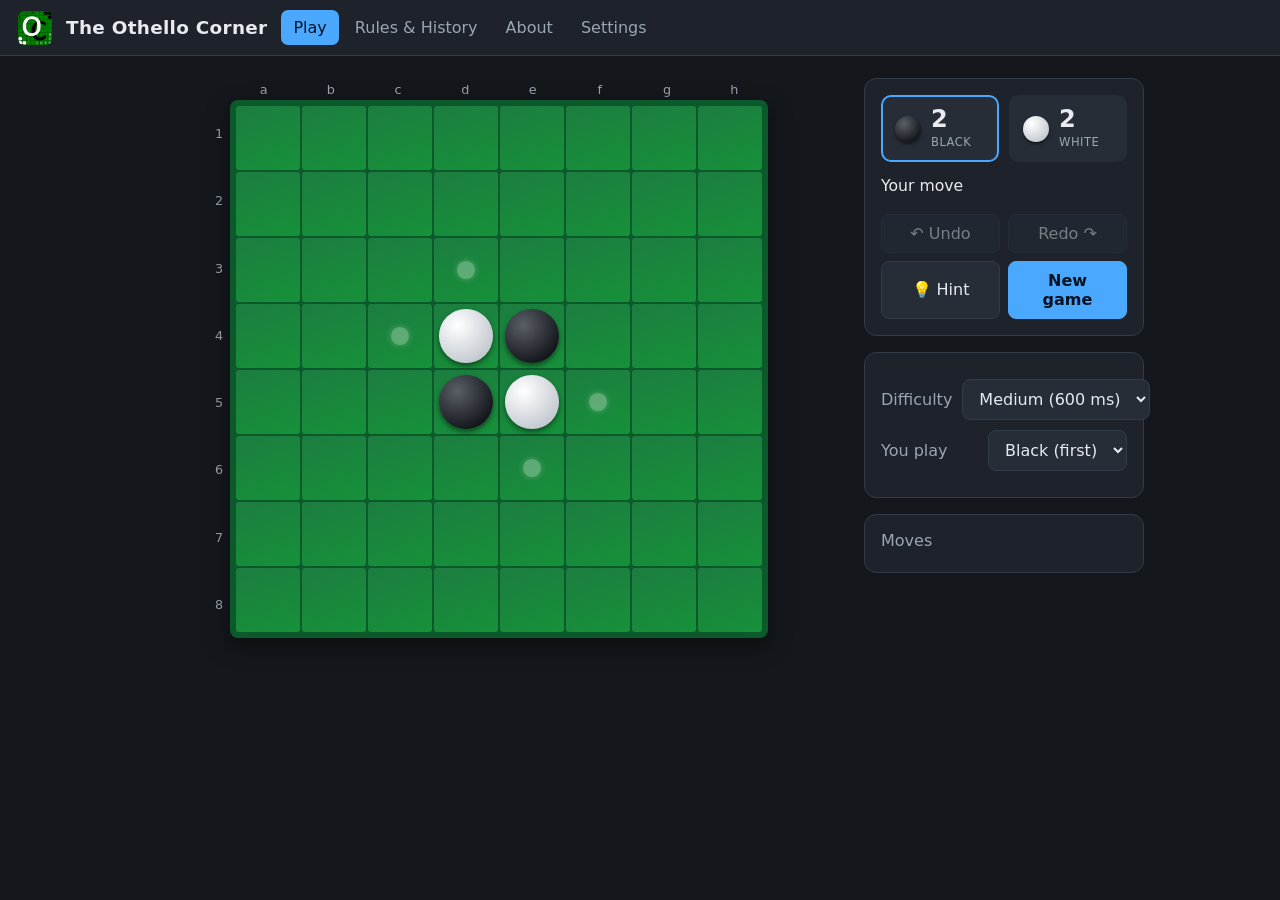
==== othello/index.html @ fbf3ec57 "Add othello page" ====
<!DOCTYPE html>
<html lang="en">
<head>
<meta charset="utf-8">
<meta name="viewport" content="width=device-width, initial-scale=1">
<title>Othello — Play</title>
<link rel="icon" href="favicon.ico">
<link rel="stylesheet" href="styles.css">
</head>
<body>
  <header class="site-header">
    <img src="logo.png" alt="">
    <span class="brand">The Othello Corner</span>
    <nav aria-label="Main">
      <ul class="navbar">
        <li><a href="index.html" class="active" aria-current="page">Play</a></li>
        <li><a href="rules.html">Rules &amp; History</a></li>
        <li><a href="about.html">About</a></li>
        <li><a href="settings.html">Settings</a></li>
      </ul>
    </nav>
  </header>

  <main>
    <div class="game">
      <div>
        <div class="board-wrap">
          <div class="labels-top" aria-hidden="true">
            <span>a</span><span>b</span><span>c</span><span>d</span>
            <span>e</span><span>f</span><span>g</span><span>h</span>
          </div>
          <div class="labels-left" aria-hidden="true">
            <span>1</span><span>2</span><span>3</span><span>4</span>
            <span>5</span><span>6</span><span>7</span><span>8</span>
          </div>
          <div id="board" role="grid" aria-label="Othello board"></div>
        </div>
      </div>

      <aside>
        <div class="panel">
          <div class="scores">
            <div class="score" id="black-score">
              <span class="pip black"></span>
              <span><span class="num" id="black-num">2</span><br><span class="who">Black</span></span>
            </div>
            <div class="score" id="white-score">
              <span class="pip white"></span>
              <span><span class="num" id="white-num">2</span><br><span class="who">White</span></span>
            </div>
          </div>
          <p id="status" role="status" aria-live="polite">Loading engine…</p>
          <div class="banner" id="banner" role="status" aria-live="assertive" hidden></div>
          <div class="btns">
            <button id="undo">↶ Undo</button>
            <button id="redo">Redo ↷</button>
            <button id="hint">💡 Hint</button>
            <button id="new-game" class="primary">New game</button>
          </div>
        </div>

        <div class="panel">
          <div class="field">
            <label for="level">Difficulty</label>
            <select id="level"></select>
          </div>
          <div class="field">
            <label for="color">You play</label>
            <select id="color">
              <option value="black">Black (first)</option>
              <option value="white">White</option>
              <option value="random">Random</option>
            </select>
          </div>
        </div>

        <div class="panel">
          <div class="who" style="margin-bottom:6px;color:var(--muted)">Moves</div>
          <div class="moves" id="moves" aria-label="Move list"></div>
        </div>
      </aside>
    </div>
  </main>

  <script type="module" src="app.js"></script>
</body>
</html>
---- othello/styles.css ----
:root {
  --bg: #14171c;
  --panel: #1e232b;
  --panel-2: #262d37;
  --line: #0c5a2c;
  --felt: #1c7d40;
  --felt-2: #169139;
  --text: #e7ebf0;
  --muted: #9aa6b2;
  --accent: #4aa8ff;
  --border: #333b46;
  --black-disc: radial-gradient(circle at 34% 30%, #5a5f66, #14171c 75%);
  --white-disc: radial-gradient(circle at 34% 30%, #ffffff, #c2c8cf 78%);
}

* { box-sizing: border-box; }
html, body { margin: 0; }
body {
  font-family: system-ui, -apple-system, "Segoe UI", Roboto, sans-serif;
  background: var(--bg);
  color: var(--text);
  min-height: 100vh;
  -webkit-text-size-adjust: 100%;
}

/* ---- Header / nav ---- */
.site-header {
  display: flex; align-items: center; gap: 14px;
  padding: 10px 18px; background: var(--panel);
  border-bottom: 1px solid var(--border);
  position: sticky; top: 0; z-index: 10;
}
.site-header img { height: 34px; width: auto; border-radius: 6px; }
.site-header .brand { font-weight: 700; font-size: 1.15rem; letter-spacing: .3px; }
.navbar { list-style: none; display: flex; gap: 4px; margin: 0; padding: 0; margin-left: auto; flex-wrap: wrap; }
.navbar a {
  display: block; padding: 8px 12px; border-radius: 7px;
  text-decoration: none; color: var(--muted); font-weight: 500;
}
.navbar a:hover { background: var(--panel-2); color: var(--text); }
.navbar a.active { background: var(--accent); color: #06121f; }

main { max-width: 1040px; margin: 0 auto; padding: 22px 16px 48px; }

/* ---- Game layout ---- */
.game { display: grid; grid-template-columns: minmax(0, 1fr) 280px; gap: 24px; align-items: start; }
@media (max-width: 820px) { .game { grid-template-columns: 1fr; } }

.board-wrap {
  --label: 22px;
  display: grid;
  grid-template-columns: var(--label) 1fr;
  grid-template-rows: var(--label) 1fr;
  width: min(92vw, 70vh, 560px); aspect-ratio: 1; margin: 0 auto;
}
.labels-top, .labels-left { display: grid; color: var(--muted); font-size: .8rem; }
.labels-top { grid-column: 2; grid-template-columns: repeat(8, 1fr); }
.labels-left { grid-row: 2; grid-template-rows: repeat(8, 1fr); }
.labels-top span, .labels-left span { display: grid; place-items: center; }

#board {
  grid-column: 2; grid-row: 2;
  display: grid; grid-template-columns: repeat(8, 1fr); grid-template-rows: repeat(8, 1fr);
  gap: 2px; padding: 6px; background: var(--line); border-radius: 8px;
  box-shadow: 0 8px 24px rgba(0,0,0,.45); touch-action: manipulation;
}
.cell {
  background: linear-gradient(160deg, var(--felt), var(--felt-2));
  position: relative; display: grid; place-items: center; cursor: pointer;
  border-radius: 3px;
}
.cell:focus-visible { outline: 3px solid var(--accent); outline-offset: -3px; }
.cell.playable:hover::after {
  content: ""; width: 30%; aspect-ratio: 1; border-radius: 50%;
  background: rgba(255,255,255,.18);
}
.cell.last { box-shadow: inset 0 0 0 3px rgba(74,168,255,.85); }

.disc {
  width: 84%; aspect-ratio: 1; border-radius: 50%;
  box-shadow: 0 3px 5px rgba(0,0,0,.45);
  animation: drop .18s ease-out;
}
.disc.black { background: var(--black-disc); }
.disc.white { background: var(--white-disc); }
@keyframes drop { from { transform: scale(.2); opacity: .2; } to { transform: scale(1); opacity: 1; } }
body.no-anim .disc { animation: none; }

.hint::after {
  content: ""; width: 28%; aspect-ratio: 1; border-radius: 50%;
  background: rgba(255,255,255,.30); box-shadow: 0 0 6px rgba(255,255,255,.25);
}

/* ---- Side panel ---- */
.panel { background: var(--panel); border: 1px solid var(--border); border-radius: 12px; padding: 16px; }
.panel + .panel { margin-top: 16px; }
.scores { display: flex; gap: 10px; }
.score {
  flex: 1; display: flex; align-items: center; gap: 10px; padding: 10px 12px;
  background: var(--panel-2); border-radius: 10px; border: 2px solid transparent;
}
.score.turn { border-color: var(--accent); }
.score .pip { width: 26px; height: 26px; border-radius: 50%; flex: none; box-shadow: 0 2px 3px rgba(0,0,0,.5); }
.score .pip.black { background: var(--black-disc); }
.score .pip.white { background: var(--white-disc); }
.score .num { font-size: 1.5rem; font-weight: 700; line-height: 1; }
.score .who { font-size: .72rem; color: var(--muted); text-transform: uppercase; letter-spacing: .5px; }

#status { margin-top: 14px; min-height: 1.4em; font-size: .98rem; color: var(--text); }
#status.thinking { color: var(--accent); }

.btns { display: grid; grid-template-columns: 1fr 1fr; gap: 8px; margin-top: 8px; }
button, select, input[type="number"] {
  font: inherit; color: var(--text); background: var(--panel-2);
  border: 1px solid var(--border); border-radius: 8px; padding: 9px 12px; cursor: pointer;
}
button:hover:not(:disabled) { background: #303845; }
button:disabled { opacity: .45; cursor: default; }
button.primary { background: var(--accent); color: #06121f; border-color: var(--accent); font-weight: 600; }
button.wide { grid-column: 1 / -1; }
.field { display: flex; justify-content: space-between; align-items: center; gap: 10px; margin: 10px 0; }
.field label { color: var(--muted); }
select { cursor: pointer; }

.moves { max-height: 220px; overflow: auto; font-variant-numeric: tabular-nums; font-size: .9rem; }
.moves ol { margin: 0; padding-left: 1.6em; color: var(--muted); }
.moves li { margin: 2px 0; }
.moves .mv { color: var(--text); }

/* ---- Content pages ---- */
.content { background: var(--panel); border: 1px solid var(--border); border-radius: 12px; padding: 22px 26px; line-height: 1.6; }
.content h1 { margin-top: 0; }
.content h2 { color: var(--accent); margin-top: 1.6em; }
.content img { max-width: 220px; border-radius: 8px; float: right; margin: 0 0 12px 18px; }
.content a { color: var(--accent); }
.content ol, .content ul { padding-left: 1.3em; }

/* ---- Accessibility ---- */
.sr-only {
  position: absolute; width: 1px; height: 1px; padding: 0; margin: -1px;
  overflow: hidden; clip: rect(0,0,0,0); white-space: nowrap; border: 0;
}
.banner {
  margin-top: 14px; padding: 12px 14px; border-radius: 10px;
  background: linear-gradient(120deg, #2a3a52, #243043);
  border: 1px solid var(--accent); font-weight: 600; text-align: center;
}
.banner[hidden] { display: none; }
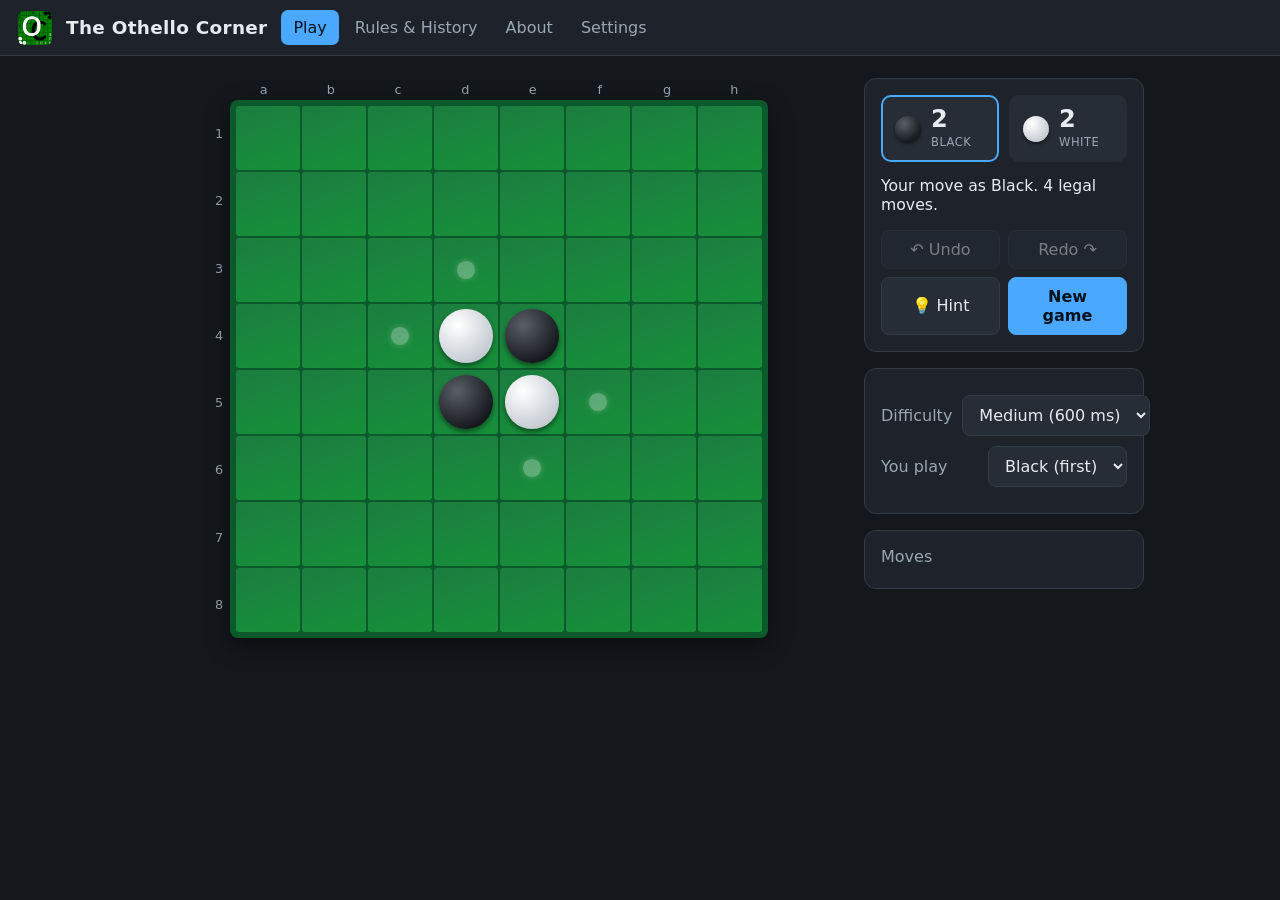
==== commit 66d0c624: "Improve accessibility" ====
--- a/othello/index.html
+++ b/othello/index.html
@@ -33,7 +33,14 @@
             <span>1</span><span>2</span><span>3</span><span>4</span>
             <span>5</span><span>6</span><span>7</span><span>8</span>
           </div>
-          <div id="board" role="grid" aria-label="Othello board"></div>
+          <p id="board-instructions" class="sr-only">
+            Othello board. Use the arrow keys to move between squares. Press
+            Enter or Space to play on a legal empty square. Each square tells
+            you whether it contains a black disc, a white disc, or is empty,
+            and whether an empty square is a legal move for you.
+          </p>
+          <div id="board" role="grid" aria-label="Othello board" aria-describedby="board-instructions" aria-rowcount="8" aria-colcount="8"></div>
+          <div id="sr-announcer" class="sr-only" aria-live="polite" aria-atomic="true"></div>
         </div>
       </div>
 
--- a/othello/styles.css
+++ b/othello/styles.css
@@ -60,17 +60,23 @@
 
 #board {
   grid-column: 2; grid-row: 2;
-  display: grid; grid-template-columns: repeat(8, 1fr); grid-template-rows: repeat(8, 1fr);
+  display: grid; grid-template-rows: repeat(8, 1fr);
   gap: 2px; padding: 6px; background: var(--line); border-radius: 8px;
   box-shadow: 0 8px 24px rgba(0,0,0,.45); touch-action: manipulation;
 }
+.board-row {
+  display: grid; grid-template-columns: repeat(8, 1fr); gap: 2px;
+  min-width: 0; min-height: 0;
+}
 .cell {
   background: linear-gradient(160deg, var(--felt), var(--felt-2));
-  position: relative; display: grid; place-items: center; cursor: pointer;
+  position: relative; display: grid; place-items: center; cursor: default;
   border-radius: 3px;
+  min-width: 0; min-height: 0; perspective: 420px;
 }
+.cell.playable { cursor: pointer; }
 .cell:focus-visible { outline: 3px solid var(--accent); outline-offset: -3px; }
-.cell.playable:hover::after {
+.cell.playable:hover::after, .cell.playable:focus-visible::after {
   content: ""; width: 30%; aspect-ratio: 1; border-radius: 50%;
   background: rgba(255,255,255,.18);
 }
@@ -79,12 +85,30 @@
 .disc {
   width: 84%; aspect-ratio: 1; border-radius: 50%;
   box-shadow: 0 3px 5px rgba(0,0,0,.45);
-  animation: drop .18s ease-out;
+  transform-style: preserve-3d;
 }
 .disc.black { background: var(--black-disc); }
 .disc.white { background: var(--white-disc); }
+.disc.placed { animation: drop .18s ease-out; }
+.disc.flipped.to-black { animation: flip-to-black .26s ease-in-out var(--flip-delay, 0ms) both; }
+.disc.flipped.to-white { animation: flip-to-white .26s ease-in-out var(--flip-delay, 0ms) both; }
 @keyframes drop { from { transform: scale(.2); opacity: .2; } to { transform: scale(1); opacity: 1; } }
+@keyframes flip-to-black {
+  0% { transform: rotateY(0deg); background: var(--white-disc); }
+  49% { transform: rotateY(90deg); background: var(--white-disc); }
+  50% { transform: rotateY(-90deg); background: var(--black-disc); }
+  100% { transform: rotateY(0deg); background: var(--black-disc); }
+}
+@keyframes flip-to-white {
+  0% { transform: rotateY(0deg); background: var(--black-disc); }
+  49% { transform: rotateY(90deg); background: var(--black-disc); }
+  50% { transform: rotateY(-90deg); background: var(--white-disc); }
+  100% { transform: rotateY(0deg); background: var(--white-disc); }
+}
 body.no-anim .disc { animation: none; }
+@media (prefers-reduced-motion: reduce) {
+  .disc { animation: none !important; }
+}
 
 .hint::after {
   content: ""; width: 28%; aspect-ratio: 1; border-radius: 50%;
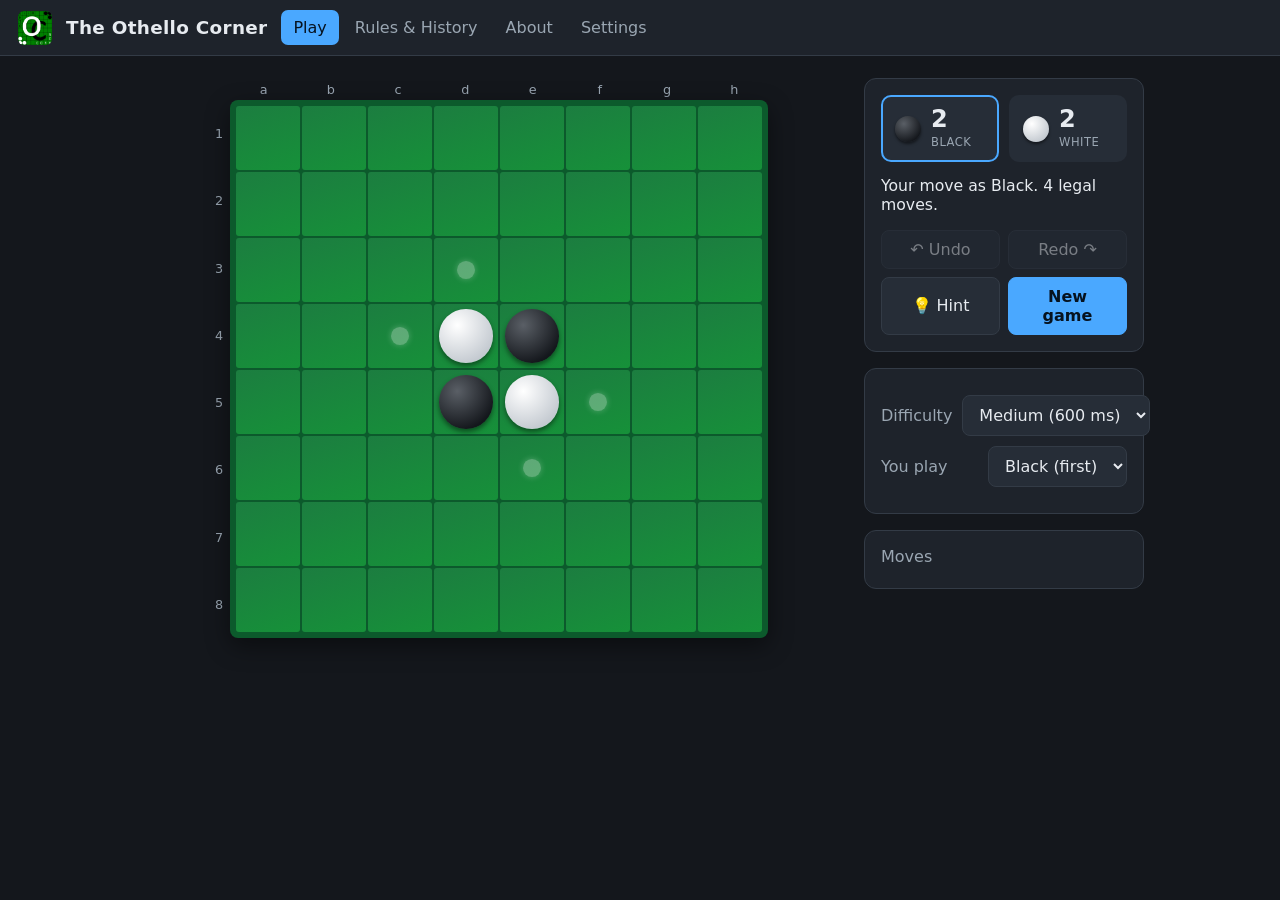
==== commit 5ac823a7: "Replace ARIA grid with application; update announcements" ====
--- a/othello/index.html
+++ b/othello/index.html
@@ -34,12 +34,15 @@
             <span>5</span><span>6</span><span>7</span><span>8</span>
           </div>
           <p id="board-instructions" class="sr-only">
-            Othello board. Use the arrow keys to move between squares. Press
-            Enter or Space to play on a legal empty square. Each square tells
-            you whether it contains a black disc, a white disc, or is empty,
-            and whether an empty square is a legal move for you.
+            Othello board. Use the arrow keys to move one square. Hold two
+            arrow keys together to move diagonally. Press N or right bracket
+            for the next legal move, and P or left bracket for the previous
+            legal move. Press Enter or Space to play on a legal empty square.
+            Each square tells you whether it contains a black disc, a white
+            disc, or is empty, and whether an empty square is a legal move for
+            you.
           </p>
-          <div id="board" role="grid" aria-label="Othello board" aria-describedby="board-instructions" aria-rowcount="8" aria-colcount="8"></div>
+          <div id="board" role="application" aria-label="Othello board" aria-describedby="board-instructions"></div>
           <div id="sr-announcer" class="sr-only" aria-live="polite" aria-atomic="true"></div>
         </div>
       </div>
--- a/othello/styles.css
+++ b/othello/styles.css
@@ -90,8 +90,8 @@
 .disc.black { background: var(--black-disc); }
 .disc.white { background: var(--white-disc); }
 .disc.placed { animation: drop .18s ease-out; }
-.disc.flipped.to-black { animation: flip-to-black .26s ease-in-out var(--flip-delay, 0ms) both; }
-.disc.flipped.to-white { animation: flip-to-white .26s ease-in-out var(--flip-delay, 0ms) both; }
+.disc.flipped.to-black { animation: flip-to-black .32s ease-in-out var(--flip-delay, 0ms) both; }
+.disc.flipped.to-white { animation: flip-to-white .32s ease-in-out var(--flip-delay, 0ms) both; }
 @keyframes drop { from { transform: scale(.2); opacity: .2; } to { transform: scale(1); opacity: 1; } }
 @keyframes flip-to-black {
   0% { transform: rotateY(0deg); background: var(--white-disc); }
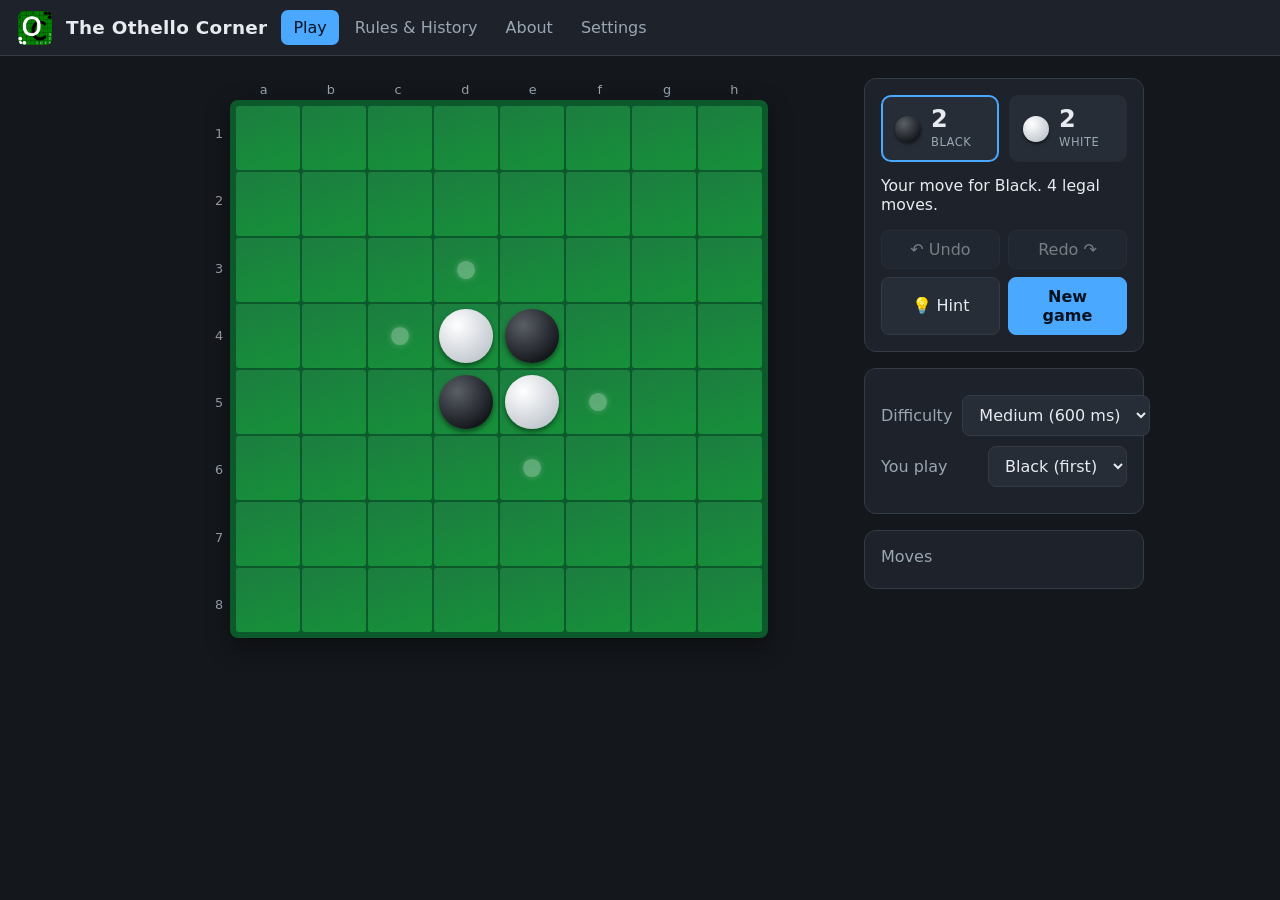
==== commit e2567a9c: "Update engine bundle, create assets dir" ====
--- a/othello/index.html
+++ b/othello/index.html
@@ -4,12 +4,14 @@
 <meta charset="utf-8">
 <meta name="viewport" content="width=device-width, initial-scale=1">
 <title>Othello — Play</title>
-<link rel="icon" href="favicon.ico">
-<link rel="stylesheet" href="styles.css">
+<link rel="icon" href="/othello/assets/favicon-BWXAriHn.ico">
+  <script type="module" crossorigin src="/othello/assets/index-CCQa-znv.js"></script>
+  <link rel="modulepreload" crossorigin href="/othello/assets/config-CyzAQnvf.js">
+  <link rel="stylesheet" crossorigin href="/othello/assets/styles-6mLDlEpn.css">
 </head>
 <body>
   <header class="site-header">
-    <img src="logo.png" alt="">
+    <img src="/othello/assets/logo-DcW5hfJY.png" alt="">
     <span class="brand">The Othello Corner</span>
     <nav aria-label="Main">
       <ul class="navbar">
@@ -37,10 +39,11 @@
             Othello board. Use the arrow keys to move one square. Hold two
             arrow keys together to move diagonally. Press N or right bracket
             for the next legal move, and P or left bracket for the previous
-            legal move. Press Enter or Space to play on a legal empty square.
-            Each square tells you whether it contains a black disc, a white
-            disc, or is empty, and whether an empty square is a legal move for
-            you.
+            legal move. Hold V and press an arrow key to view disks in that
+            direction; hold V and two arrow keys to view diagonally. Press F on
+            a legal move to hear flipped discs. Press Z to undo, and Y to redo.
+            Press Enter or Space to play on a legal empty square. Each square
+            says its coordinate, contents, and legal-move status.
           </p>
           <div id="board" role="application" aria-label="Othello board" aria-describedby="board-instructions"></div>
           <div id="sr-announcer" class="sr-only" aria-live="polite" aria-atomic="true"></div>
@@ -92,6 +95,5 @@
     </div>
   </main>
 
-  <script type="module" src="app.js"></script>
 </body>
 </html>
--- a/othello/assets/styles-6mLDlEpn.css
+++ b/othello/assets/styles-6mLDlEpn.css
@@ -0,0 +1 @@
+:root{--bg:#14171c;--panel:#1e232b;--panel-2:#262d37;--line:#0c5a2c;--felt:#1c7d40;--felt-2:#169139;--text:#e7ebf0;--muted:#9aa6b2;--accent:#4aa8ff;--border:#333b46;--black-disc:radial-gradient(circle at 34% 30%, #5a5f66, #14171c 75%);--white-disc:radial-gradient(circle at 34% 30%, #fff, #c2c8cf 78%)}*{box-sizing:border-box}html,body{margin:0}body{background:var(--bg);color:var(--text);-webkit-text-size-adjust:100%;min-height:100vh;font-family:system-ui,-apple-system,Segoe UI,Roboto,sans-serif}.site-header{background:var(--panel);border-bottom:1px solid var(--border);z-index:10;align-items:center;gap:14px;padding:10px 18px;display:flex;position:sticky;top:0}.site-header img{border-radius:6px;width:auto;height:34px}.site-header .brand{letter-spacing:.3px;font-size:1.15rem;font-weight:700}.navbar{flex-wrap:wrap;gap:4px;margin:0 0 0 auto;padding:0;list-style:none;display:flex}.navbar a{color:var(--muted);border-radius:7px;padding:8px 12px;font-weight:500;text-decoration:none;display:block}.navbar a:hover{background:var(--panel-2);color:var(--text)}.navbar a.active{background:var(--accent);color:#06121f}main{max-width:1040px;margin:0 auto;padding:22px 16px 48px}.game{grid-template-columns:minmax(0,1fr) 280px;align-items:start;gap:24px;display:grid}@media (width<=820px){.game{grid-template-columns:1fr}}.board-wrap{--label:22px;grid-template-columns:var(--label) 1fr;grid-template-rows:var(--label) 1fr;aspect-ratio:1;width:min(92vw,70vh,560px);margin:0 auto;display:grid}.labels-top,.labels-left{color:var(--muted);font-size:.8rem;display:grid}.labels-top{grid-column:2;grid-template-columns:repeat(8,1fr)}.labels-left{grid-row:2;grid-template-rows:repeat(8,1fr)}.labels-top span,.labels-left span{place-items:center;display:grid}#board{background:var(--line);touch-action:manipulation;border-radius:8px;grid-area:2/2;grid-template-rows:repeat(8,1fr);gap:2px;padding:6px;display:grid;box-shadow:0 8px 24px #00000073}.board-row{grid-template-columns:repeat(8,1fr);gap:2px;min-width:0;min-height:0;display:grid}.cell{background:linear-gradient(160deg, var(--felt), var(--felt-2));cursor:default;perspective:420px;border-radius:3px;place-items:center;min-width:0;min-height:0;display:grid;position:relative}.cell.playable{cursor:pointer}.cell:focus-visible{outline:3px solid var(--accent);outline-offset:-3px}.cell.playable:hover:after,.cell.playable:focus-visible:after{content:"";aspect-ratio:1;background:#ffffff2e;border-radius:50%;width:30%}.cell.last{box-shadow:inset 0 0 0 3px #4aa8ffd9}.disc{aspect-ratio:1;width:84%;transform-style:preserve-3d;border-radius:50%;box-shadow:0 3px 5px #00000073}.disc.black{background:var(--black-disc)}.disc.white{background:var(--white-disc)}.disc.placed{animation:.18s ease-out drop}.disc.flipped.to-black{animation:flip-to-black .32s ease-in-out var(--flip-delay,0s) both}.disc.flipped.to-white{animation:flip-to-white .32s ease-in-out var(--flip-delay,0s) both}@keyframes drop{0%{opacity:.2;transform:scale(.2)}to{opacity:1;transform:scale(1)}}@keyframes flip-to-black{0%{background:var(--white-disc);transform:rotateY(0)}49%{background:var(--white-disc);transform:rotateY(90deg)}50%{background:var(--black-disc);transform:rotateY(-90deg)}to{background:var(--black-disc);transform:rotateY(0)}}@keyframes flip-to-white{0%{background:var(--black-disc);transform:rotateY(0)}49%{background:var(--black-disc);transform:rotateY(90deg)}50%{background:var(--white-disc);transform:rotateY(-90deg)}to{background:var(--white-disc);transform:rotateY(0)}}body.no-anim .disc{animation:none}@media (prefers-reduced-motion:reduce){.disc{animation:none!important}}.hint:after{content:"";aspect-ratio:1;background:#ffffff4d;border-radius:50%;width:28%;box-shadow:0 0 6px #ffffff40}.panel{background:var(--panel);border:1px solid var(--border);border-radius:12px;padding:16px}.panel+.panel{margin-top:16px}.scores{gap:10px;display:flex}.score{background:var(--panel-2);border:2px solid #0000;border-radius:10px;flex:1;align-items:center;gap:10px;padding:10px 12px;display:flex}.score.turn{border-color:var(--accent)}.score .pip{border-radius:50%;flex:none;width:26px;height:26px;box-shadow:0 2px 3px #00000080}.score .pip.black{background:var(--black-disc)}.score .pip.white{background:var(--white-disc)}.score .num{font-size:1.5rem;font-weight:700;line-height:1}.score .who{color:var(--muted);text-transform:uppercase;letter-spacing:.5px;font-size:.72rem}#status{min-height:1.4em;color:var(--text);margin-top:14px;font-size:.98rem}#status.thinking{color:var(--accent)}.btns{grid-template-columns:1fr 1fr;gap:8px;margin-top:8px;display:grid}button,select,input[type=number]{font:inherit;color:var(--text);background:var(--panel-2);border:1px solid var(--border);cursor:pointer;border-radius:8px;padding:9px 12px}button:hover:not(:disabled){background:#303845}button:disabled{opacity:.45;cursor:default}button.primary{background:var(--accent);color:#06121f;border-color:var(--accent);font-weight:600}button.wide{grid-column:1/-1}.field{justify-content:space-between;align-items:center;gap:10px;margin:10px 0;display:flex}.field label{color:var(--muted)}select{cursor:pointer}.moves{font-variant-numeric:tabular-nums;max-height:220px;font-size:.9rem;overflow:auto}.moves ol{color:var(--muted);margin:0;padding-left:1.6em}.moves li{margin:2px 0}.moves .mv{color:var(--text)}.content{background:var(--panel);border:1px solid var(--border);border-radius:12px;padding:22px 26px;line-height:1.6}.content h1{margin-top:0}.content h2{color:var(--accent);margin-top:1.6em}.content img{float:right;border-radius:8px;max-width:220px;margin:0 0 12px 18px}.content a{color:var(--accent)}.content ol,.content ul{padding-left:1.3em}.sr-only{clip:rect(0,0,0,0);white-space:nowrap;border:0;width:1px;height:1px;margin:-1px;padding:0;position:absolute;overflow:hidden}.banner{border:1px solid var(--accent);text-align:center;background:linear-gradient(120deg,#2a3a52,#243043);border-radius:10px;margin-top:14px;padding:12px 14px;font-weight:600}.banner[hidden]{display:none}
